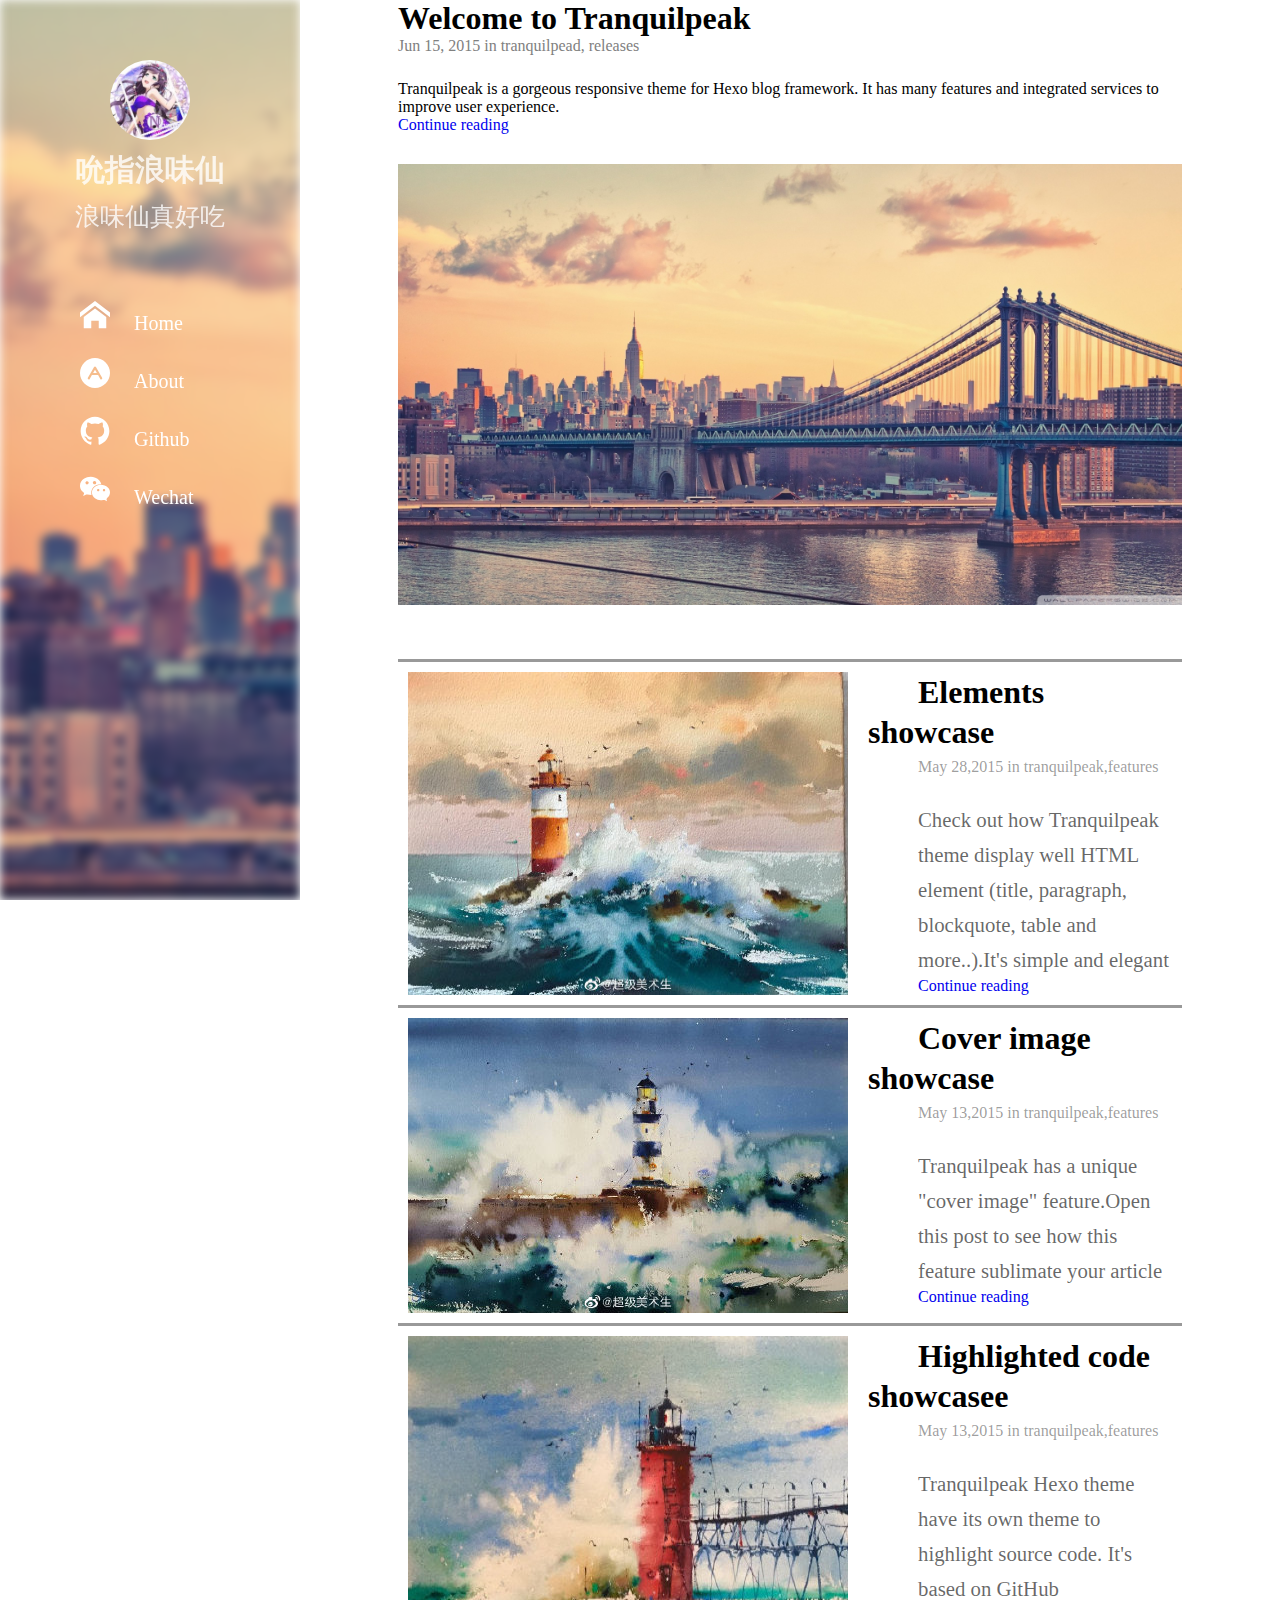
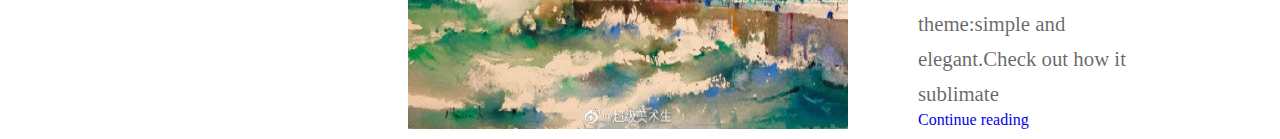
==== index.html @ 9fd1e9b9 "Merge branch 'master' of https://github.com/flora-tyh/thoughtoworks-pages" ====
<!DOCTYPE html>
<html lang="en">
<head>
  <meta charset="UTF-8">
  <meta name="viewport" content="width=device-width, initial-scale=1.0">
  <meta http-equiv="X-UA-Compatible" content="ie=edge">
  <title>Document</title>
  <link rel="stylesheet" href="./style.css">
</head>
<body>
  <div class="main">
    <div class="left">
      <div class="user-info">
        <a href="./user-card.html">
          <img src="./static/photo.jpg" class="user-photo" alt="Photo">
        </a>
        <a href="./user-card.html">
          <div class="user-name">吮指浪味仙</div>
        </a>
        <p class="user-des">浪味仙真好吃</p>
      </div>
      <div class="user-list">
        <div class="link-menu">
          <a href="index.html">
            <img src="./static/home.svg" alt="Home" height="30px"/>
            <span>Home</span>
          </a>
        </div>
        <div class="link-menu">
          <a href="user-card.html">
             <img src="static/about.svg" alt="About" height="30px"/>
             <span>About</span>
          </a>
        </div>
        <div class="link-menu">
          <a href="thoughtworks-langweixian.github.io/index.html">
            <img src="static/github.svg" alt="Github" height="30px"/>
            <span>Github</span>
          </a>
        </div>
        <div class="link-menu">
          <a href="thoughtworks-langweixian.github.io/index.html">
            <img src="static/wechat.svg" alt="Wechat" height="30px"/>
            <span>Wechat</span>
          </a>
        </div>
      </div>
    </div>
    <div class="right">
      <div class="right-stick">
        <h1>Welcome to Tranquilpeak</h1>
        <div class="right-stick-subtitle">Jun 15, 2015 in tranquilpead, releases</div>
        <p>Tranquilpeak is a gorgeous responsive theme for Hexo blog framework. It has many features and integrated services to improve user experience.</p>
        <a class="right-stick-link" target="_blank" href="article.html">Continue reading</a>
        <div>
          <img class="image" src="./static/city.jpg" alt="缩略图">
        </div>
      </div>
      <div class="list">
        <ul>
          <li class="article-li">
            <img class="article-img" src="./static/pic1.jpg" alt="Article-pic" />
            <div class="article-info">
              <h1 class="article-title">Elements showcase</h1>
              <p class="article-time">May 28,2015 in tranquilpeak,features</p>
              <p class="article-des">Check out how Tranquilpeak theme display well HTML element (title, paragraph, blockquote, table and more..).It's simple and elegant</p>
              <a class="article-link" target="_blank" href="./article.html">Continue reading</a>
            </div>
          </li>
          <li class="article-li">
            <img class="article-img" src="./static/pic2.jpg" alt="Article-pic" />
            <div class="article-info">
              <h1 class="article-title">Cover image showcase</h1>
              <p class="article-time">May 13,2015 in tranquilpeak,features</p>
              <p class="article-des">Tranquilpeak has a unique "cover image" feature.Open this post to see how this feature sublimate your article</p>
              <a class="article-link" target="_blank" href="./article.html">Continue reading</a>
            </div>
          </li>
          <li class="article-li">
            <img class="article-img" src="./static/pic3.jpg" alt="Article-pic" />
            <div class="article-info">
              <h1 class="article-title">Highlighted code showcasee</h1>
              <p class="article-time">May 13,2015 in tranquilpeak,features</p>
              <p class="article-des">Tranquilpeak Hexo theme have its own theme to highlight source code. It's based on GitHub theme:simple and elegant.Check out how it sublimate</p>
              <a class="article-link" target="_blank" href="./article.html">Continue reading</a>
            </div>
          </li>
        </ul>
      </div>
    </div>
  </div>
</body>
</html>
---- style.css ----
* {
    margin: 0;
    padding: 0;
}

html, body {
    height: 100%;
}

.main {
    width: 100%;
    height: 100%;
    display: flex;
}

.left {
    width: 300px;
    min-width: 300px;
    height: 100%;
    position: fixed;
    overflow: hidden;
}

.left::after {
    content: "";
    position: absolute;
    width: 100%;
    height: 100%;
    top: 0;
    background: url("./static/city.jpg");
    filter: blur(5px);
    z-index: -1;
}

.user-list {
    position: absolute;
    top:300px;
    width: 100%;
    height:500px;
    display: flex;
    flex-direction: column;
    align-items: left;
}

.user-list {
    margin-left:80px;
}

.link-menu {
    padding-bottom: 20px;
}

a {
    text-decoration: none;
}

span {
    color:white;
    line-height: 30px;
    font-size:20px;
    font-weight: 350;
    padding-left:20px;
}

.right {
    height: 100%;
    display: flex;
    flex-grow: 1;
    display: flex;
    flex-direction: column;
    align-items: center;
    margin-left: 300px;
}

.right-stick {
    width: 80%;
}

.right-stick-subtitle {
    margin-bottom: 25px;
    color: grey;
    font-weight: 500;
}

.right-stick-link {
    display: inline-block;
    margin-bottom: 30px;
    text-decoration: none;
    font-weight: 500;
}

.image {
    width: 100%;
    max-height: 500px;
}

.user-info {
    width: 100%;
    height: 300px;
    position: relative;
}

.user-photo {
    position: absolute;
    left: 50%;
    margin-left: -40px;
    top: 60px;
    width: 80px;
    height: 80px;
    border-radius: 50%;
}

.user-name {
    color: rgba(255, 255, 255, 0.8);
    font-family: 华文楷体;
    position: absolute;
    width: 100%;
    top: 150px;
    text-align: center;
    font-weight: bold ;
    font-size: 30px;
}

.user-des {
    color: rgba(255, 255, 255, 0.8);
    font-family: 华文楷体;
    position: absolute;
    width: 100%;
    top: 200px;
    text-align: center;
    font-size: 25px;
}

.list {
    margin: 50px;
    width: 80%;
}

.article-li {
    width: 100%;
    display: flex;
    flex-direction: row;
    border-top: 3px solid rgba(0,0,0,0.4);
}

.article-img {
    margin: 10px;
    flex-grow: 1;
}

.article-info {
    padding: 10px;
    flex-grow: 2;
}

.article-title {
    line-height: 40px;
    text-indent: 50px;
    font-size: 2em;
}

.article-time {
    line-height: 30px;
    text-indent: 50px;
    font-size: 1em;
    color: rgba(0,0,0,0.4);
}

.article-des {
    margin-top: 20px;
    margin-left: 50px;
    line-height: 35px;
    font-size: 1.3em;
    color: rgba(0,0,0,0.6);
}

.article-link {
    margin-left: 50px;
}

.clearfloat {
    clear: both;
    height: 0;
}
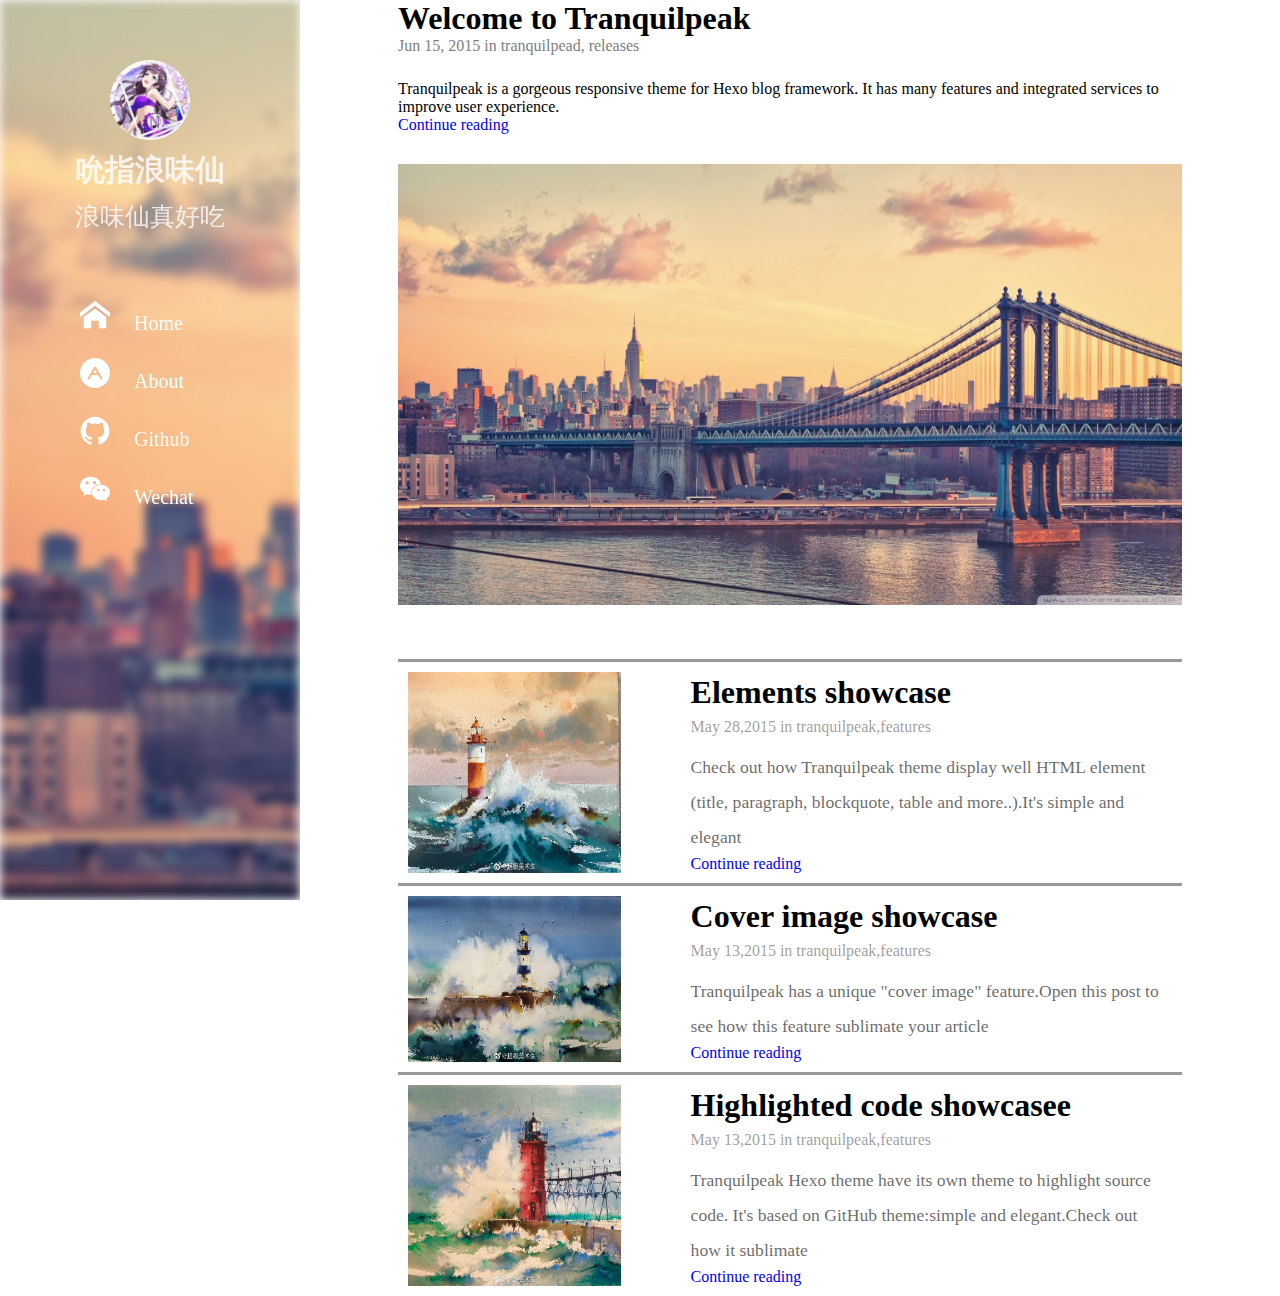
==== commit cc1aec67: "{TYH}{fix}--{NO5}:article-list frame" ====
--- a/index.html
+++ b/index.html
@@ -21,14 +21,14 @@
       </div>
       <div class="user-list">
         <div class="link-menu">
-          <a href="index.html">
-            <img src="./static/home.svg" alt="Home" height="30px"/>
-            <span>Home</span>
+          <a href="thoughtworks-langweixian.github.io/index.html">
+              <img src="./static/home.svg" alt="Home" height="30px"/>
+          <span>Home</span>
           </a>
         </div>
         <div class="link-menu">
-          <a href="user-card.html">
-             <img src="static/about.svg" alt="About" height="30px"/>
+          <a href="./user-card.html">
+              <img src="static/about.svg" alt="About" height="30px"/>
              <span>About</span>
           </a>
         </div>
--- a/style.css
+++ b/style.css
@@ -145,12 +145,14 @@
 
 .article-img {
     margin: 10px;
-    flex-grow: 1;
+    width: 0;
+    flex-grow: 2;
 }
 
 .article-info {
     padding: 10px;
-    flex-grow: 2;
+    width: 0;
+    flex-grow: 5;
 }
 
 .article-title {
@@ -167,15 +169,16 @@
 }
 
 .article-des {
-    margin-top: 20px;
+    margin-top: 8px;
     margin-left: 50px;
     line-height: 35px;
-    font-size: 1.3em;
+    font-size: 1.1em;
     color: rgba(0,0,0,0.6);
 }
 
 .article-link {
     margin-left: 50px;
+    align-self: flex-end;
 }
 
 .clearfloat {
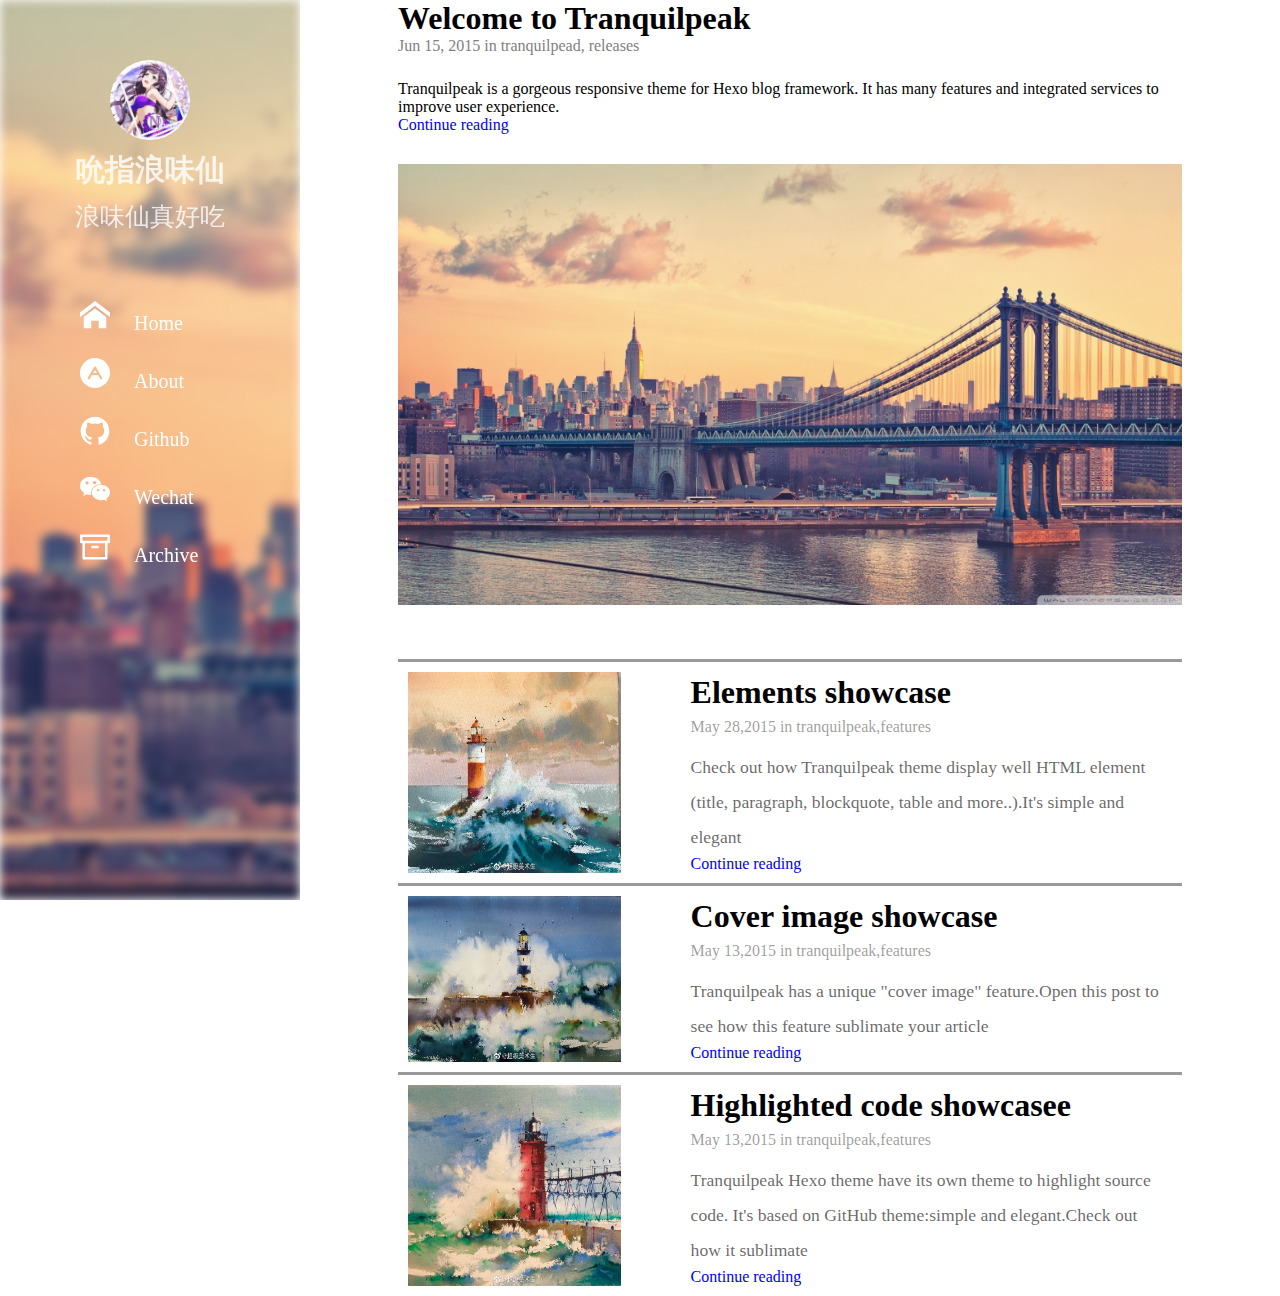
==== commit 03f42522: "[Sunchen]{feat}--{NO3}:add archive link" ====
--- a/index.html
+++ b/index.html
@@ -21,27 +21,33 @@
       </div>
       <div class="user-list">
         <div class="link-menu">
-          <a href="thoughtworks-langweixian.github.io/index.html">
-              <img src="./static/home.svg" alt="Home" height="30px"/>
-          <span>Home</span>
+          <a href="index.html">
+            <img src="./static/home.svg" alt="Home" height="30px"/>
+            <span>Home</span>
           </a>
         </div>
         <div class="link-menu">
-          <a href="./user-card.html">
-              <img src="static/about.svg" alt="About" height="30px"/>
+          <a href="user-card.html">
+             <img src="static/about.svg" alt="About" height="30px"/>
              <span>About</span>
           </a>
         </div>
         <div class="link-menu">
-          <a href="thoughtworks-langweixian.github.io/index.html">
+          <a href="https://github.com/flora-tyh/thoughtoworks-pages">
             <img src="static/github.svg" alt="Github" height="30px"/>
             <span>Github</span>
           </a>
         </div>
         <div class="link-menu">
-          <a href="thoughtworks-langweixian.github.io/index.html">
+          <a href="https://wx.qq.com/">
             <img src="static/wechat.svg" alt="Wechat" height="30px"/>
             <span>Wechat</span>
+          </a>
+        </div>
+        <div class="link-menu">
+          <a href="./index.html">
+            <img src="./static/archive.svg" alt="Archive" height="30px"/>
+            <span>Archive</span>
           </a>
         </div>
       </div>
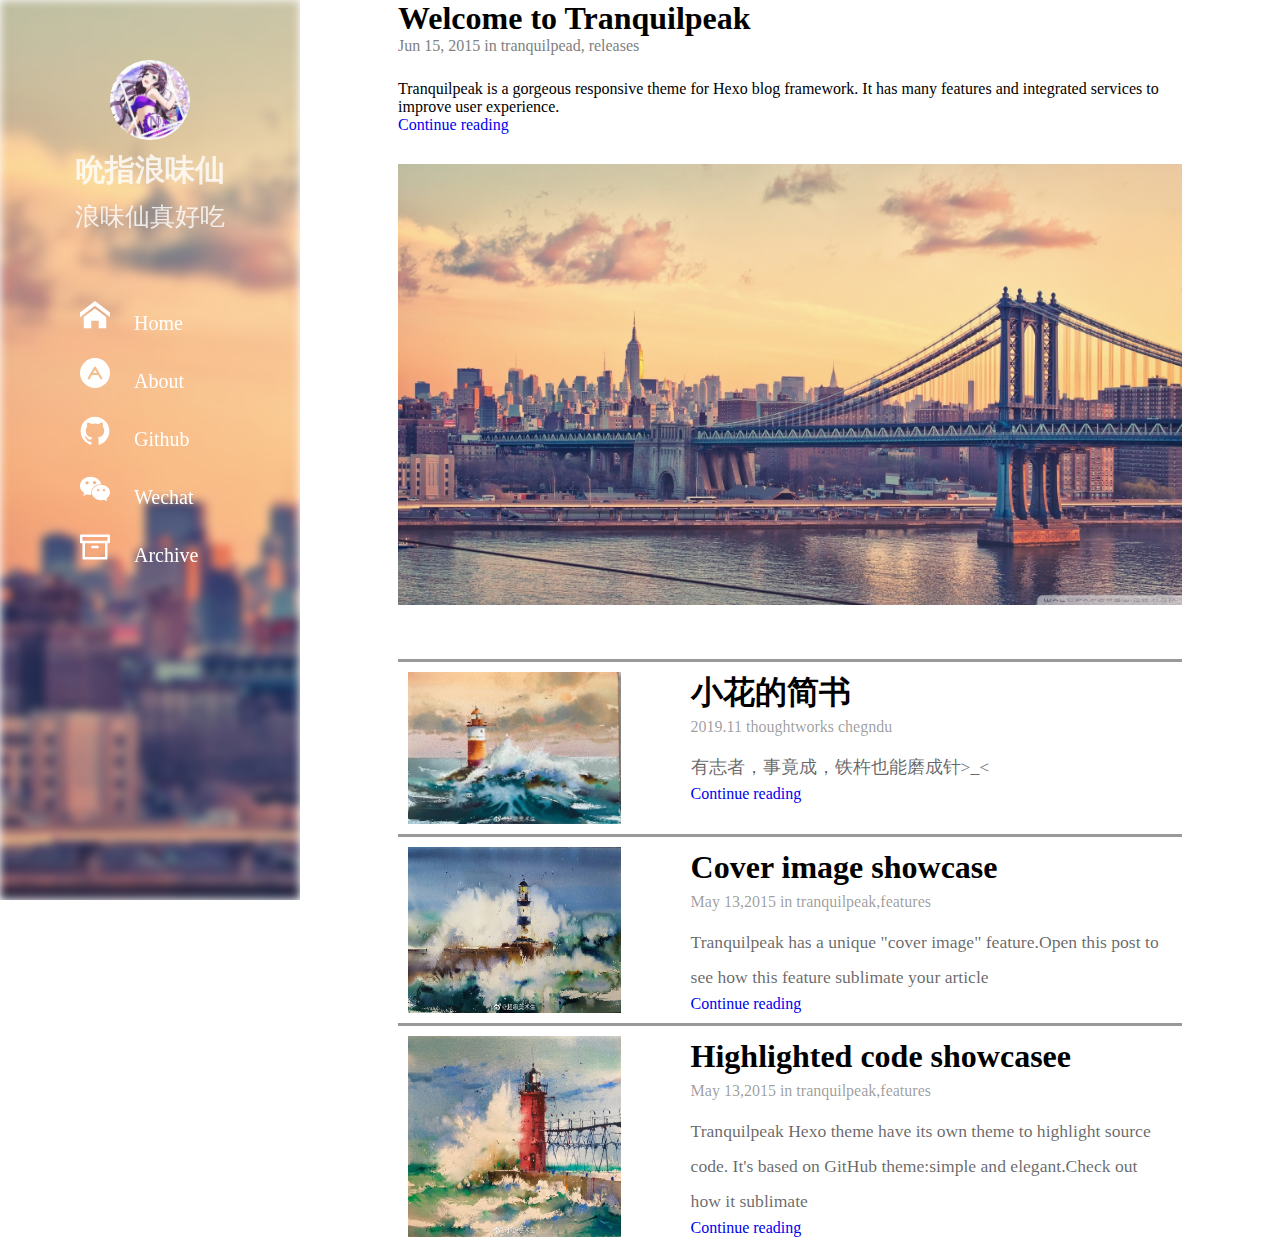
==== commit 3e4018db: "{YunHan}{fix}--{NO}:add YUNHAN page" ====
--- a/index.html
+++ b/index.html
@@ -21,14 +21,14 @@
       </div>
       <div class="user-list">
         <div class="link-menu">
-          <a href="index.html">
+          <a href="./index.html">
             <img src="./static/home.svg" alt="Home" height="30px"/>
             <span>Home</span>
           </a>
         </div>
         <div class="link-menu">
-          <a href="user-card.html">
-             <img src="static/about.svg" alt="About" height="30px"/>
+          <a href="./user-card.html">
+              <img src="static/about.svg" alt="About" height="30px"/>
              <span>About</span>
           </a>
         </div>
@@ -45,7 +45,7 @@
           </a>
         </div>
         <div class="link-menu">
-          <a href="./index.html">
+          <a href="./article-time.html">
             <img src="./static/archive.svg" alt="Archive" height="30px"/>
             <span>Archive</span>
           </a>
@@ -67,9 +67,9 @@
           <li class="article-li">
             <img class="article-img" src="./static/pic1.jpg" alt="Article-pic" />
             <div class="article-info">
-              <h1 class="article-title">Elements showcase</h1>
-              <p class="article-time">May 28,2015 in tranquilpeak,features</p>
-              <p class="article-des">Check out how Tranquilpeak theme display well HTML element (title, paragraph, blockquote, table and more..).It's simple and elegant</p>
+              <h1 class="article-title">小花的简书</h1>
+              <p class="article-time">2019.11 thoughtworks chegndu</p>
+              <p class="article-des">有志者，事竟成，铁杵也能磨成针>_<</p>
               <a class="article-link" target="_blank" href="./article.html">Continue reading</a>
             </div>
           </li>
